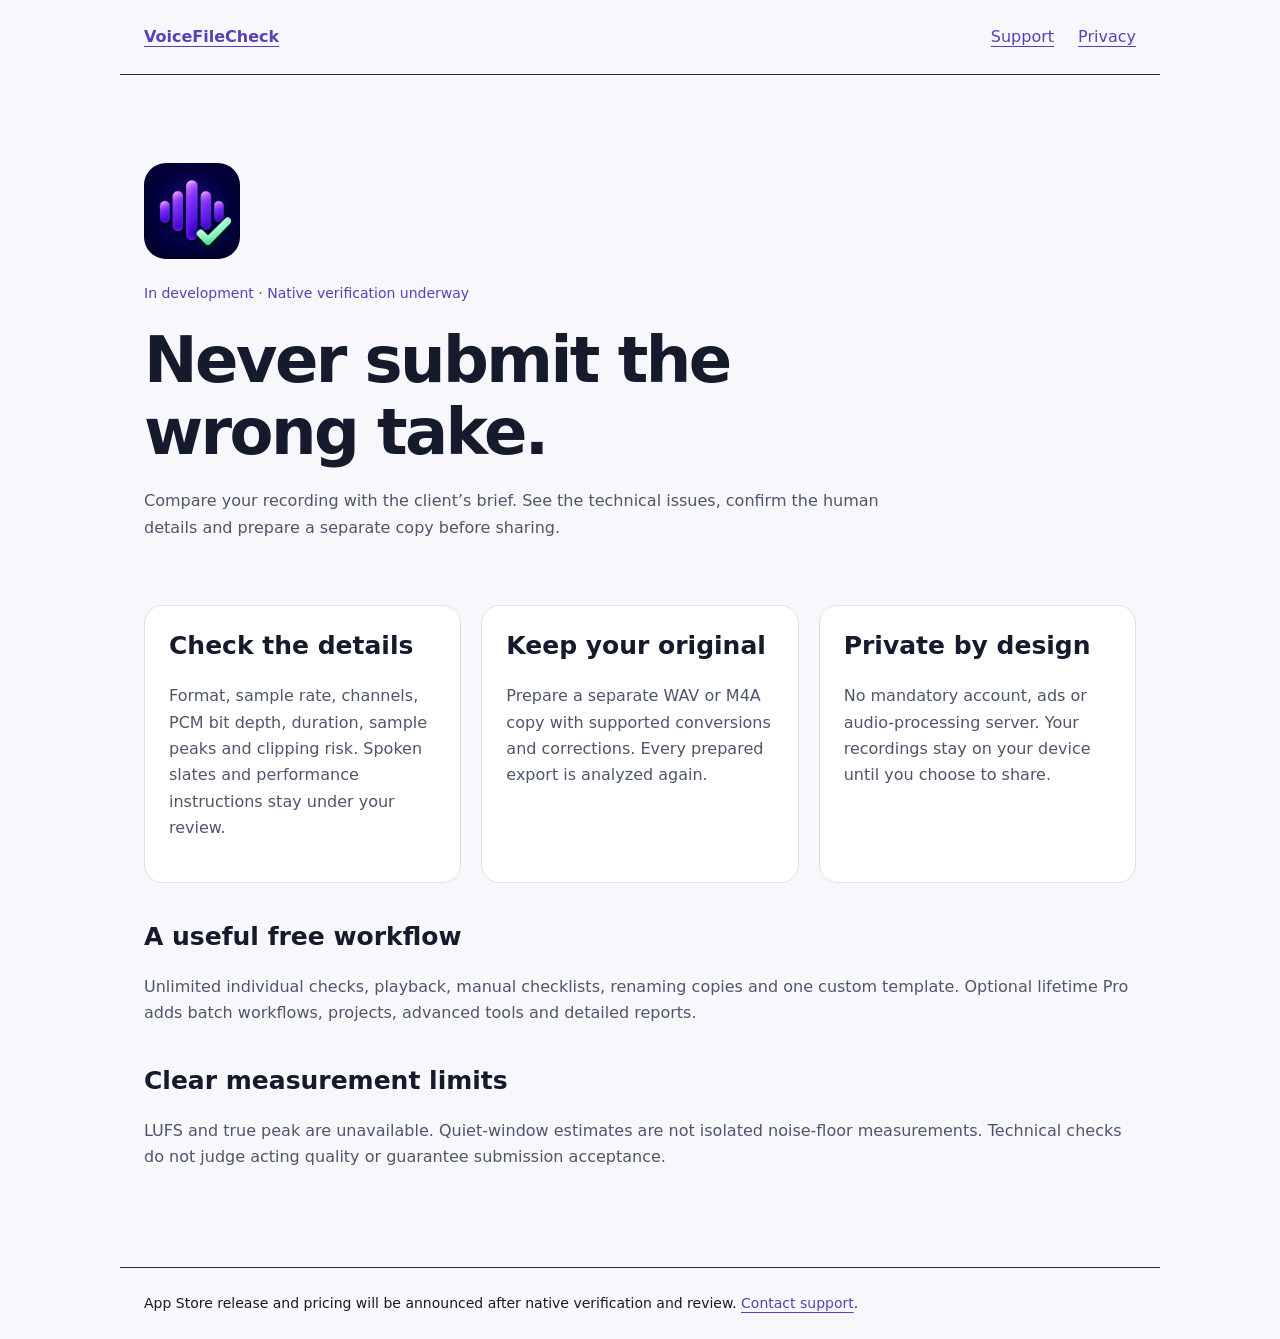
==== voicefilecheck/index.html @ 6cd90877 "Add VoiceFileCheck landing, privacy and support pages" ====
<!doctype html><html lang="en"><head><meta charset="utf-8"><meta name="viewport" content="width=device-width,initial-scale=1"><title>VoiceFileCheck — Audio audition checks</title><meta name="description" content="Local audio checks, client requirements and non-destructive recording preparation for voice artists."><link rel="stylesheet" href="styles.css"></head><body><nav><a href="index.html">VoiceFileCheck</a><a href="support.html">Support</a><a href="privacy.html">Privacy</a></nav><main><header><img src="icon.png" alt="Violet waveform with mint checkmark"><p class="status">In development · Native verification underway</p><h1>Never submit the wrong take.</h1><p>Compare your recording with the client’s brief. See the technical issues, confirm the human details and prepare a separate copy before sharing.</p></header><div class="grid"><article><h2>Check the details</h2><p>Format, sample rate, channels, PCM bit depth, duration, sample peaks and clipping risk. Spoken slates and performance instructions stay under your review.</p></article><article><h2>Keep your original</h2><p>Prepare a separate WAV or M4A copy with supported conversions and corrections. Every prepared export is analyzed again.</p></article><article><h2>Private by design</h2><p>No mandatory account, ads or audio-processing server. Your recordings stay on your device until you choose to share.</p></article></div><h2>A useful free workflow</h2><p>Unlimited individual checks, playback, manual checklists, renaming copies and one custom template. Optional lifetime Pro adds batch workflows, projects, advanced tools and detailed reports.</p><h2>Clear measurement limits</h2><p>LUFS and true peak are unavailable. Quiet-window estimates are not isolated noise-floor measurements. Technical checks do not judge acting quality or guarantee submission acceptance.</p></main><footer>App Store release and pricing will be announced after native verification and review. <a href="support.html">Contact support</a>.</footer></body></html>
---- voicefilecheck/styles.css ----
:root{font-family:system-ui,-apple-system,BlinkMacSystemFont,'Segoe UI',sans-serif;color:#e9eaf5;background:#0c101c;color-scheme:dark;line-height:1.65}*{box-sizing:border-box}body{margin:0}main,nav,footer{max-width:1040px;margin:auto;padding:24px}nav{display:flex;gap:24px;align-items:center;border-bottom:1px solid #282d40}nav a:first-child{margin-right:auto;font-weight:700}a{color:#b8a9ff;text-underline-offset:4px}header{padding:64px 0 48px;max-width:760px}h1{font-size:clamp(36px,6vw,64px);line-height:1.12;letter-spacing:-.04em;margin:20px 0}h2{font-size:25px;line-height:1.3;margin-top:38px}p{color:#c1c5d7}header img{width:96px;height:96px;border-radius:22px}.grid{display:grid;grid-template-columns:repeat(auto-fit,minmax(240px,1fr));gap:20px}article{padding:24px;border:1px solid #2b3044;border-radius:18px;background:#141a29}article h2{margin-top:0}footer{border-top:1px solid #282d40;margin-top:56px;font-size:14px}details{border-bottom:1px solid #282d40;padding:18px 0}summary{cursor:pointer;font-weight:600}.status{color:#c4b7ff;font-size:14px}button,a{touch-action:manipulation}:focus-visible{outline:3px solid #b8a9ff;outline-offset:5px}@media(prefers-color-scheme:light){:root{color:#151a2c;background:#f8f8fc;color-scheme:light}p{color:#4e566b}article{background:#fff;border-color:#dde0ec}a{color:#5940b8}.status{color:#5940b8}}
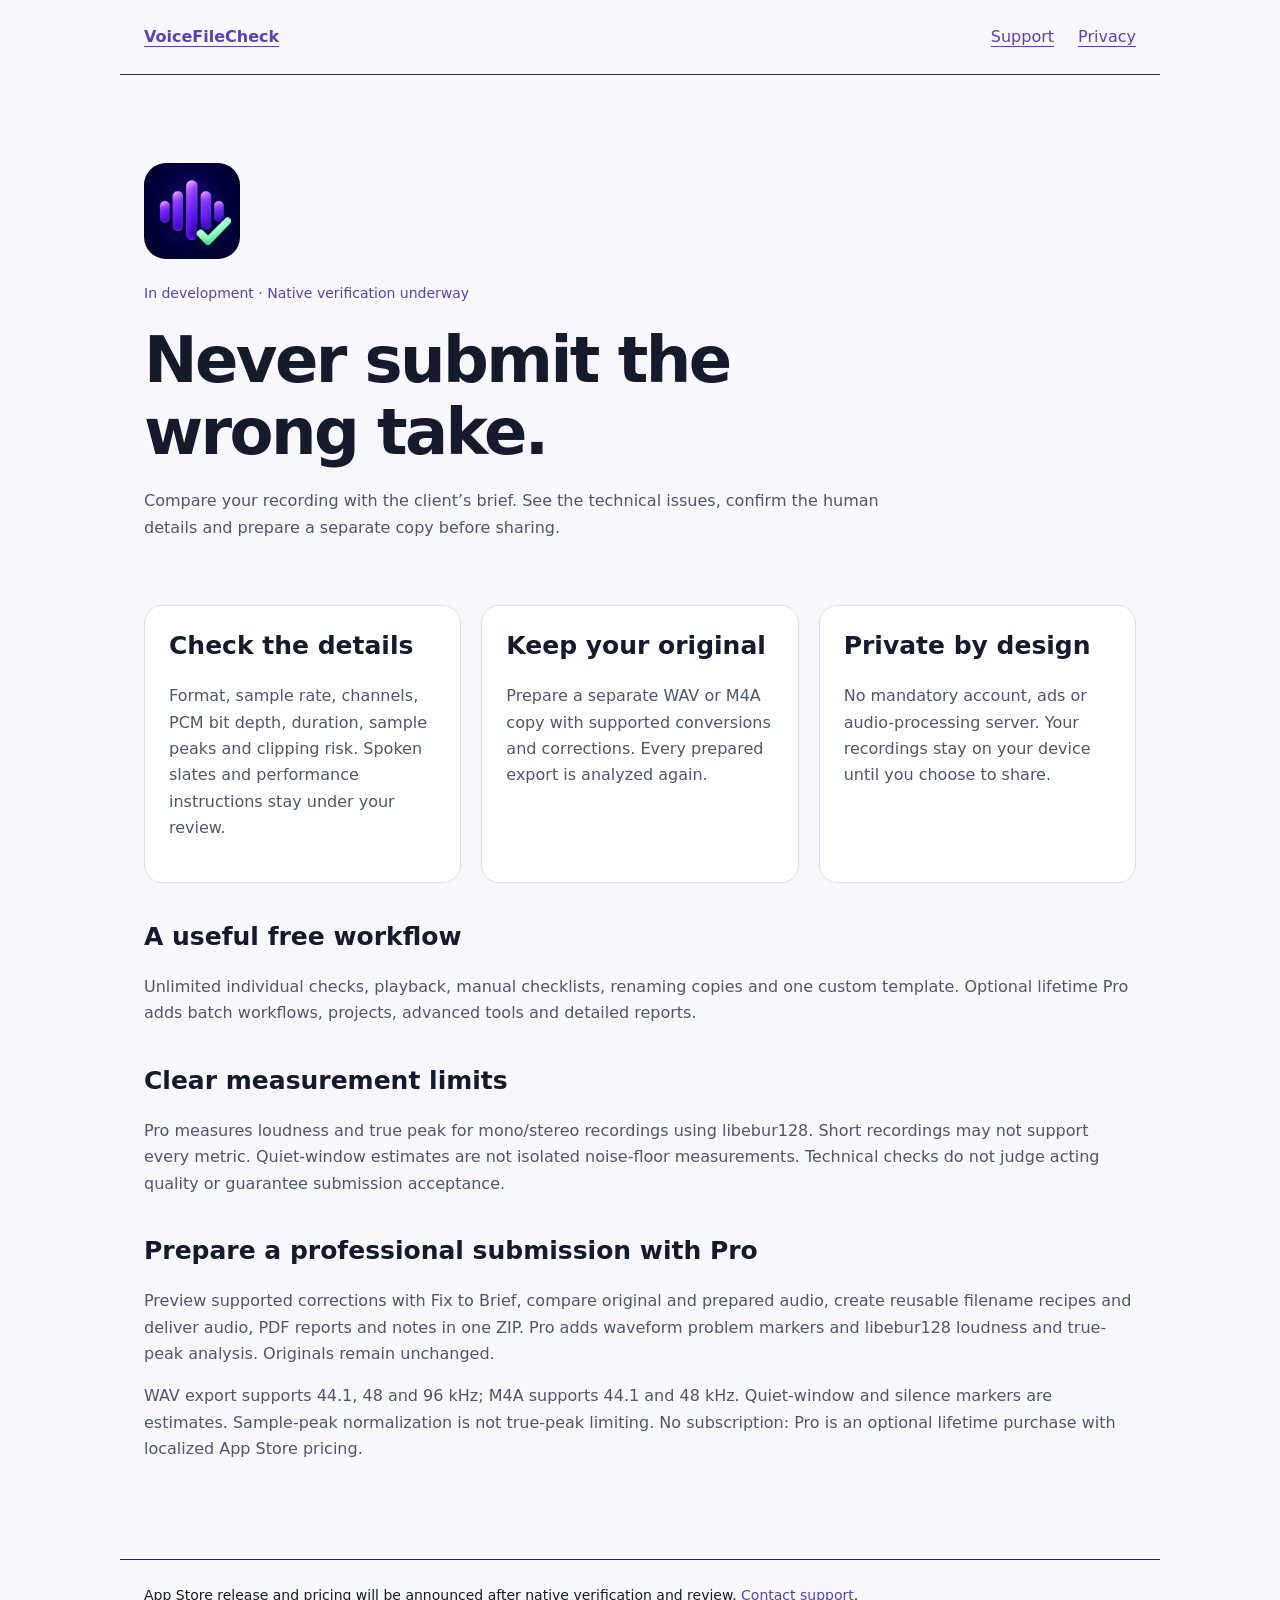
==== commit 86b5f08d: "Update VoiceFileCheck premium features and privacy information" ====
--- a/voicefilecheck/index.html
+++ b/voicefilecheck/index.html
@@ -1 +1 @@
-<!doctype html><html lang="en"><head><meta charset="utf-8"><meta name="viewport" content="width=device-width,initial-scale=1"><title>VoiceFileCheck — Audio audition checks</title><meta name="description" content="Local audio checks, client requirements and non-destructive recording preparation for voice artists."><link rel="stylesheet" href="styles.css"></head><body><nav><a href="index.html">VoiceFileCheck</a><a href="support.html">Support</a><a href="privacy.html">Privacy</a></nav><main><header><img src="icon.png" alt="Violet waveform with mint checkmark"><p class="status">In development · Native verification underway</p><h1>Never submit the wrong take.</h1><p>Compare your recording with the client’s brief. See the technical issues, confirm the human details and prepare a separate copy before sharing.</p></header><div class="grid"><article><h2>Check the details</h2><p>Format, sample rate, channels, PCM bit depth, duration, sample peaks and clipping risk. Spoken slates and performance instructions stay under your review.</p></article><article><h2>Keep your original</h2><p>Prepare a separate WAV or M4A copy with supported conversions and corrections. Every prepared export is analyzed again.</p></article><article><h2>Private by design</h2><p>No mandatory account, ads or audio-processing server. Your recordings stay on your device until you choose to share.</p></article></div><h2>A useful free workflow</h2><p>Unlimited individual checks, playback, manual checklists, renaming copies and one custom template. Optional lifetime Pro adds batch workflows, projects, advanced tools and detailed reports.</p><h2>Clear measurement limits</h2><p>LUFS and true peak are unavailable. Quiet-window estimates are not isolated noise-floor measurements. Technical checks do not judge acting quality or guarantee submission acceptance.</p></main><footer>App Store release and pricing will be announced after native verification and review. <a href="support.html">Contact support</a>.</footer></body></html>
+<!doctype html><html lang="en"><head><meta charset="utf-8"><meta name="viewport" content="width=device-width,initial-scale=1"><title>VoiceFileCheck — Audio audition checks</title><meta name="description" content="Local audio checks, client requirements and non-destructive recording preparation for voice artists."><link rel="stylesheet" href="styles.css"></head><body><nav><a href="index.html">VoiceFileCheck</a><a href="support.html">Support</a><a href="privacy.html">Privacy</a></nav><main><header><img src="icon.png" alt="Violet waveform with mint checkmark"><p class="status">In development · Native verification underway</p><h1>Never submit the wrong take.</h1><p>Compare your recording with the client’s brief. See the technical issues, confirm the human details and prepare a separate copy before sharing.</p></header><div class="grid"><article><h2>Check the details</h2><p>Format, sample rate, channels, PCM bit depth, duration, sample peaks and clipping risk. Spoken slates and performance instructions stay under your review.</p></article><article><h2>Keep your original</h2><p>Prepare a separate WAV or M4A copy with supported conversions and corrections. Every prepared export is analyzed again.</p></article><article><h2>Private by design</h2><p>No mandatory account, ads or audio-processing server. Your recordings stay on your device until you choose to share.</p></article></div><h2>A useful free workflow</h2><p>Unlimited individual checks, playback, manual checklists, renaming copies and one custom template. Optional lifetime Pro adds batch workflows, projects, advanced tools and detailed reports.</p><h2>Clear measurement limits</h2><p>Pro measures loudness and true peak for mono/stereo recordings using libebur128. Short recordings may not support every metric. Quiet-window estimates are not isolated noise-floor measurements. Technical checks do not judge acting quality or guarantee submission acceptance.</p><section><h2>Prepare a professional submission with Pro</h2><p>Preview supported corrections with Fix to Brief, compare original and prepared audio, create reusable filename recipes and deliver audio, PDF reports and notes in one ZIP. Pro adds waveform problem markers and libebur128 loudness and true-peak analysis. Originals remain unchanged.</p><p>WAV export supports 44.1, 48 and 96 kHz; M4A supports 44.1 and 48 kHz. Quiet-window and silence markers are estimates. Sample-peak normalization is not true-peak limiting. No subscription: Pro is an optional lifetime purchase with localized App Store pricing.</p></section></main><footer>App Store release and pricing will be announced after native verification and review. <a href="support.html">Contact support</a>.</footer></body></html>
